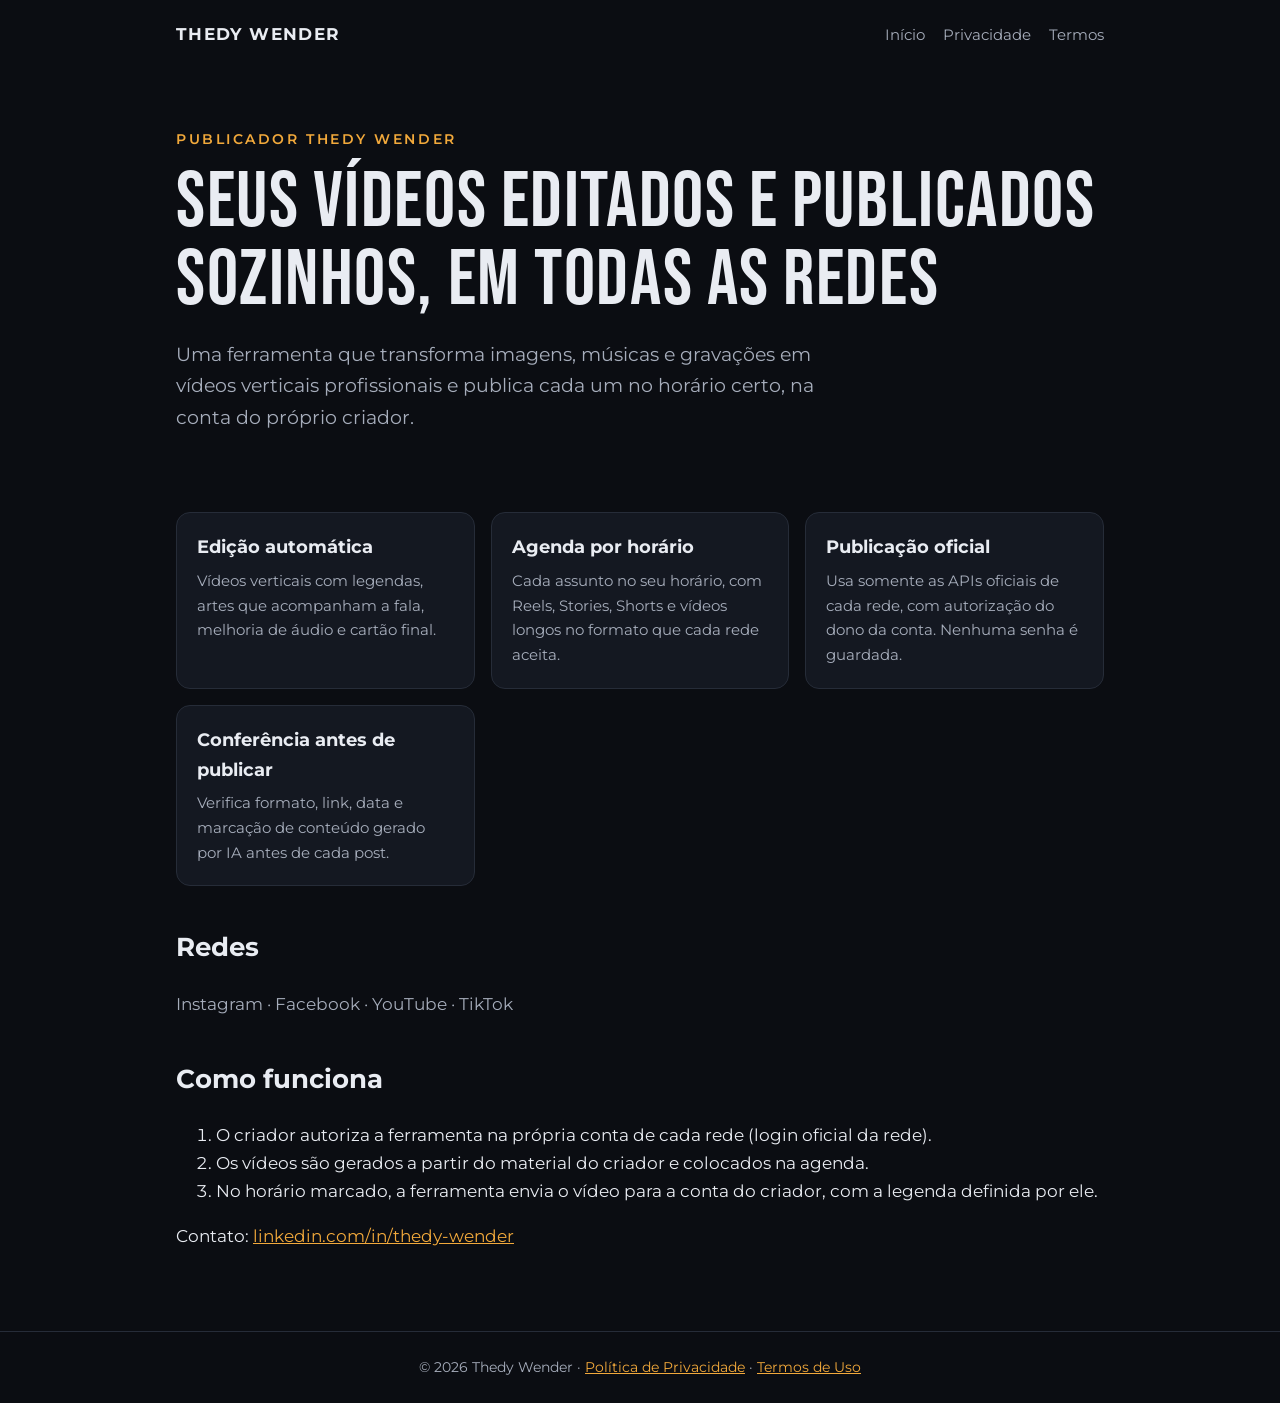
==== index.html @ 7193b009 "Site do Publicador: início, privacidade, termos e callback do TikTok Co-Authored-By: Claude Opus 5.5" ====
<!doctype html><html lang="pt-BR"><head><meta charset="utf-8"><meta name="viewport" content="width=device-width,initial-scale=1"><link rel="preconnect" href="https://fonts.googleapis.com"><link href="https://fonts.googleapis.com/css2?family=Bebas+Neue&family=Montserrat:wght@400;600;700&display=swap" rel="stylesheet"><link rel="stylesheet" href="/estilo.css"><title>Publicador Thedy Wender</title><meta name="description" content="Criação e publicação automática de vídeos nas redes sociais."></head><body>
<header class="topo"><b>THEDY WENDER</b><nav><a href="/">Início</a><a href="/privacidade.html">Privacidade</a><a href="/termos.html">Termos</a></nav></header>
<main>
<section class="heroi"><small>Publicador Thedy Wender</small>
<h1>Seus vídeos editados e publicados sozinhos, em todas as redes</h1>
<p>Uma ferramenta que transforma imagens, músicas e gravações em vídeos verticais profissionais e publica cada um no horário certo, na conta do próprio criador.</p></section>
<div class="grade">
<div class="card"><h3>Edição automática</h3><p>Vídeos verticais com legendas, artes que acompanham a fala, melhoria de áudio e cartão final.</p></div>
<div class="card"><h3>Agenda por horário</h3><p>Cada assunto no seu horário, com Reels, Stories, Shorts e vídeos longos no formato que cada rede aceita.</p></div>
<div class="card"><h3>Publicação oficial</h3><p>Usa somente as APIs oficiais de cada rede, com autorização do dono da conta. Nenhuma senha é guardada.</p></div>
<div class="card"><h3>Conferência antes de publicar</h3><p>Verifica formato, link, data e marcação de conteúdo gerado por IA antes de cada post.</p></div>
</div>
<h2>Redes</h2>
<p class="redes">Instagram · Facebook · YouTube · TikTok</p>
<h2>Como funciona</h2>
<ol><li>O criador autoriza a ferramenta na própria conta de cada rede (login oficial da rede).</li>
<li>Os vídeos são gerados a partir do material do criador e colocados na agenda.</li>
<li>No horário marcado, a ferramenta envia o vídeo para a conta do criador, com a legenda definida por ele.</li></ol>
<p>Contato: <a href="https://www.linkedin.com/in/thedy-wender">linkedin.com/in/thedy-wender</a></p>
</main>
<footer>© 2026 Thedy Wender · <a href="/privacidade.html">Política de Privacidade</a> · <a href="/termos.html">Termos de Uso</a></footer></body></html>
---- estilo.css ----
:root{--fundo:#0b0d12;--card:#141821;--texto:#e9ecf2;--suave:#a6adbb;--ambar:#f2a93b;--borda:#262c38}
*{box-sizing:border-box}
body{margin:0;background:var(--fundo);color:var(--texto);font:17px/1.65 "Montserrat",system-ui,sans-serif}
a{color:var(--ambar)}
.topo{display:flex;justify-content:space-between;align-items:center;max-width:960px;margin:0 auto;padding:20px 16px}
.topo b{letter-spacing:.08em}
.topo nav a{margin-left:18px;color:var(--suave);text-decoration:none;font-size:15px}
main{max-width:960px;margin:0 auto;padding:0 16px 64px}
.heroi{padding:56px 0 32px}
.heroi small{color:var(--ambar);letter-spacing:.18em;text-transform:uppercase;font-weight:600}
h1{font-family:"Bebas Neue",sans-serif;font-weight:400;font-size:clamp(44px,8vw,78px);line-height:1;margin:12px 0 18px;letter-spacing:.02em}
h2{margin-top:40px}
.heroi p{color:var(--suave);max-width:640px;font-size:19px}
.grade{display:grid;grid-template-columns:repeat(auto-fit,minmax(230px,1fr));gap:16px;margin-top:28px}
.card{background:var(--card);border:1px solid var(--borda);border-radius:14px;padding:20px}
.card h3{margin:0 0 6px;font-size:18px}
.card p{margin:0;color:var(--suave);font-size:15px}
.redes{color:var(--suave)}
.doc{max-width:760px}
.doc h1{font-size:clamp(38px,6vw,56px)}
.doc li{margin:6px 0}
footer{border-top:1px solid var(--borda);color:var(--suave);font-size:14px;text-align:center;padding:24px 16px}
code{background:var(--card);padding:2px 6px;border-radius:6px;word-break:break-all}
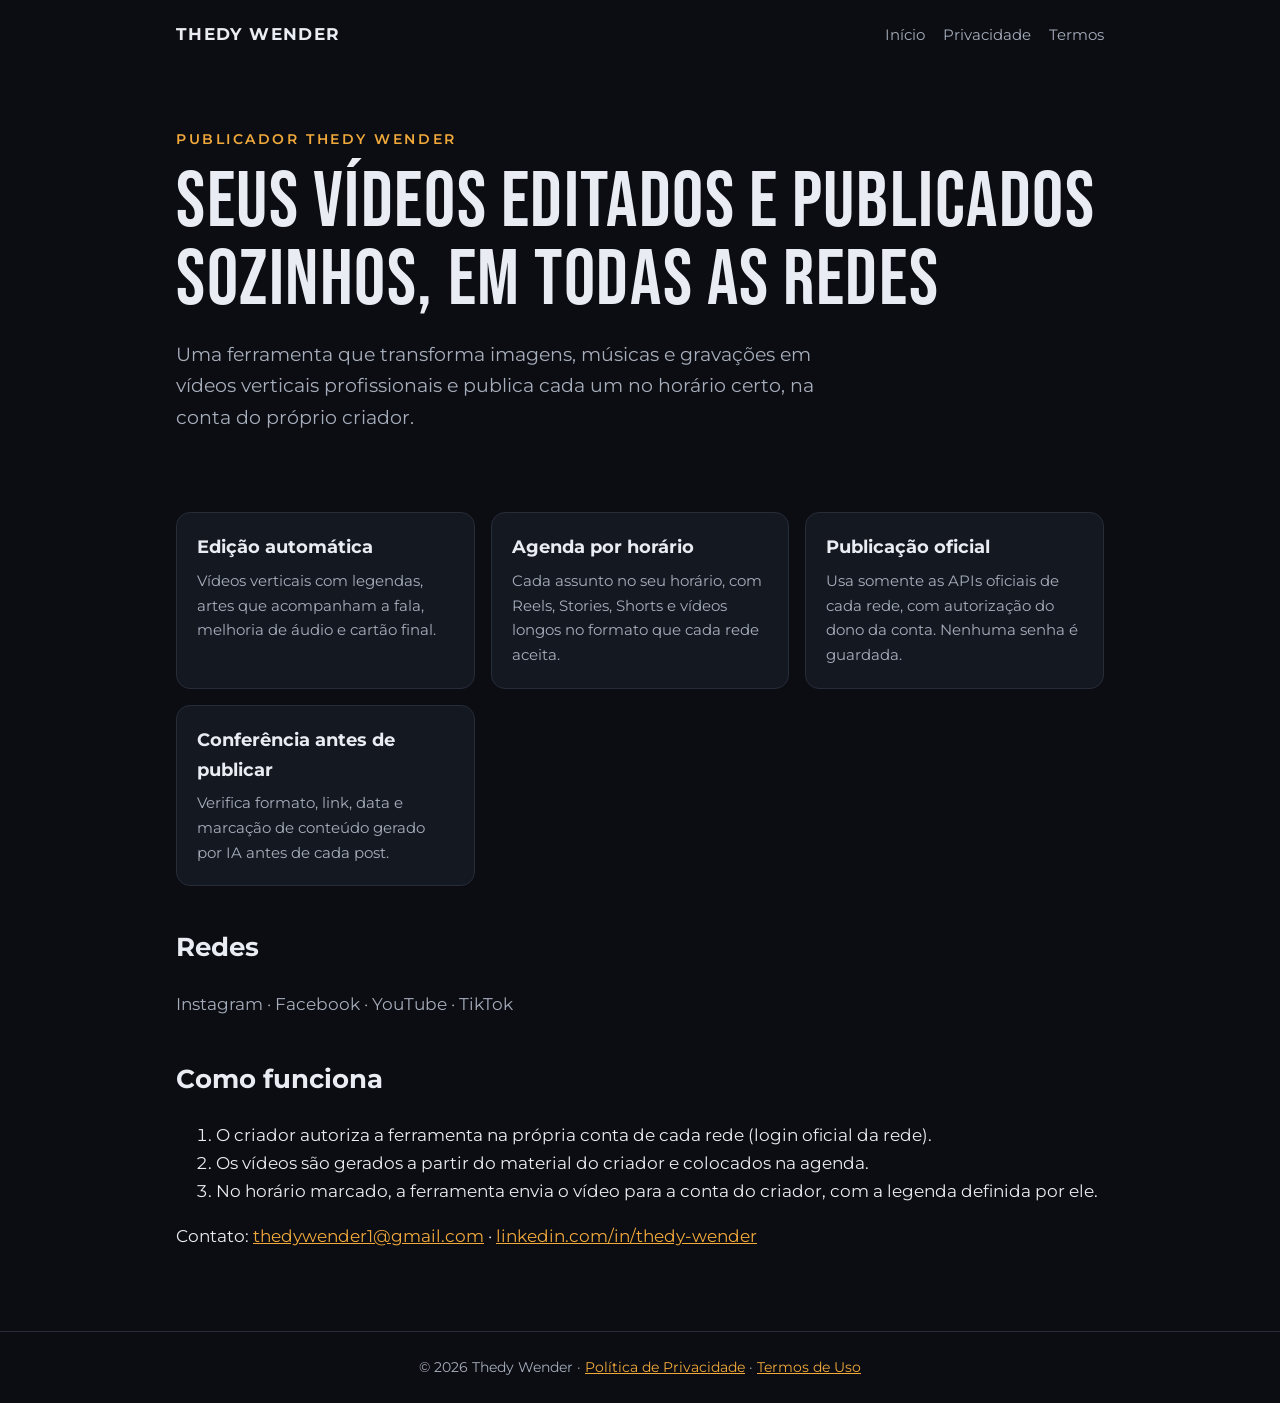
==== commit 461407e8: "Contato por e-mail Co-Authored-By: Claude Opus 5.5 <noreply@anthropic.com>" ====
--- a/index.html
+++ b/index.html
@@ -16,6 +16,6 @@
 <ol><li>O criador autoriza a ferramenta na própria conta de cada rede (login oficial da rede).</li>
 <li>Os vídeos são gerados a partir do material do criador e colocados na agenda.</li>
 <li>No horário marcado, a ferramenta envia o vídeo para a conta do criador, com a legenda definida por ele.</li></ol>
-<p>Contato: <a href="https://www.linkedin.com/in/thedy-wender">linkedin.com/in/thedy-wender</a></p>
+<p>Contato: <a href="mailto:thedywender1@gmail.com">thedywender1@gmail.com</a> · <a href="https://www.linkedin.com/in/thedy-wender">linkedin.com/in/thedy-wender</a></p>
 </main>
 <footer>© 2026 Thedy Wender · <a href="/privacidade.html">Política de Privacidade</a> · <a href="/termos.html">Termos de Uso</a></footer></body></html>
